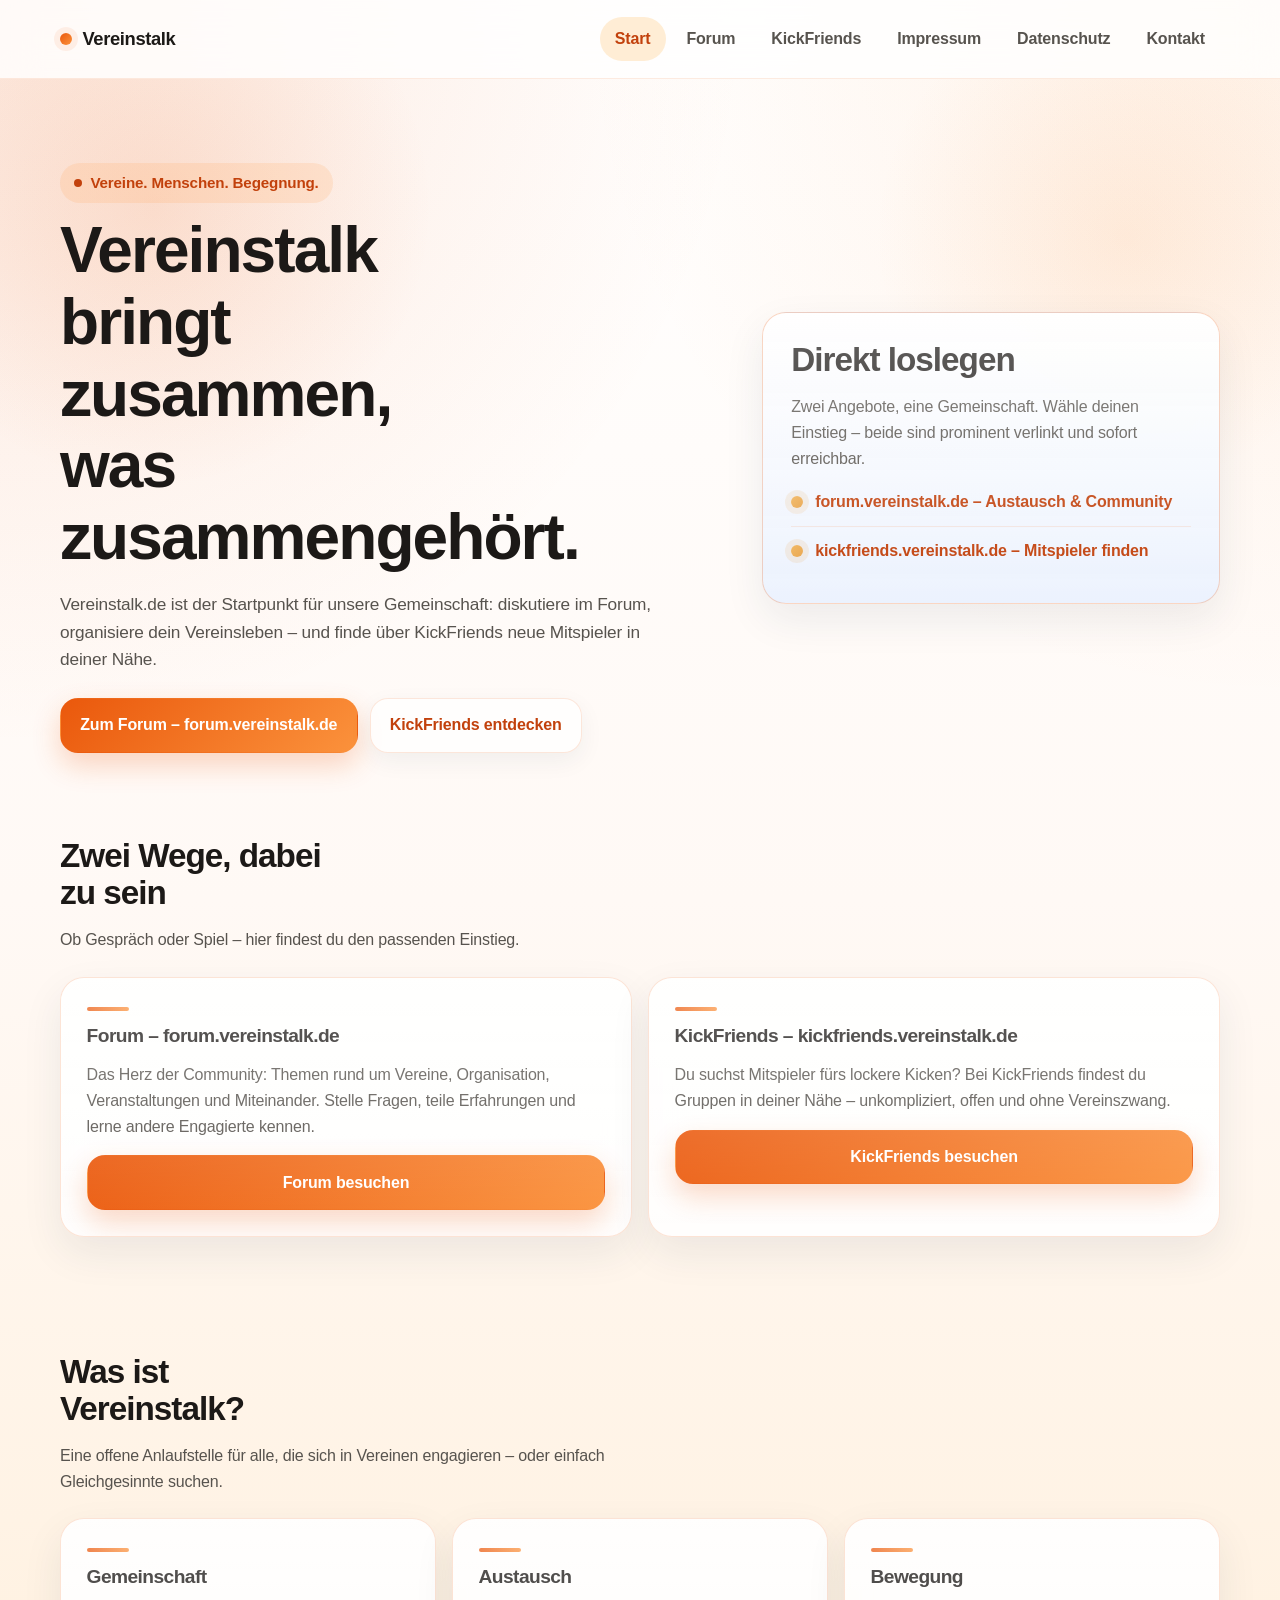
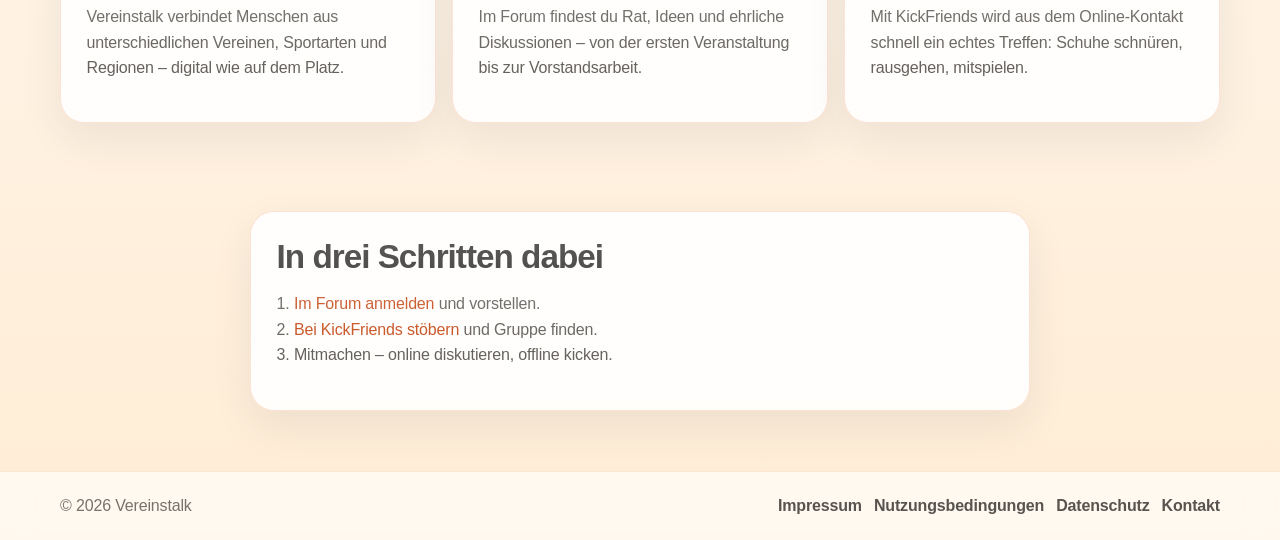
==== de.vereinstalk/docs/index.html @ c1dd90af "Flarum-Forum (de.vereinstalk.forum) als Docker-Setup mit Auto-Installation - webdevops/php-nginx:8.4" ====
<!doctype html>
<html lang="de">
<head>
  <meta charset="utf-8">
  <meta name="viewport" content="width=device-width, initial-scale=1">
  <meta name="description" content="Vereinstalk – Treffpunkt für Vereine und Gemeinschaft. Tausche dich im Forum aus und finde Mitspieler bei KickFriends.">
  <title>Vereinstalk – Vereine. Menschen. Begegnung.</title>
  <link rel="stylesheet" href="assets/style.css">
  <link rel="icon" type="image/svg+xml" href="assets/favicon.svg">
</head>
<body>
<header class="site-header">
  <div class="container header-inner">
    <a class="brand" href="index.html">Vereinstalk</a>
    <nav class="site-nav" aria-label="Hauptnavigation">
      <a href="index.html" aria-current="page">Start</a>
      <a href="https://forum.vereinstalk.de">Forum</a>
      <a href="https://kickfriends.vereinstalk.de">KickFriends</a>
      <a href="impressum.html">Impressum</a>
      <a href="privacy.html">Datenschutz</a>
      <a href="support.html">Kontakt</a>
    </nav>
  </div>
</header>

<main>
  <section class="hero">
    <div class="container hero-grid">
      <div>
        <p class="eyebrow">Vereine. Menschen. Begegnung.</p>
        <h1>Vereinstalk bringt zusammen, was zusammengehört.</h1>
        <p class="lead">
          Vereinstalk.de ist der Startpunkt für unsere Gemeinschaft:
          diskutiere im Forum, organisiere dein Vereinsleben –
          und finde über KickFriends neue Mitspieler in deiner Nähe.
        </p>
        <div class="button-row">
          <a class="button primary" href="https://forum.vereinstalk.de">Zum Forum – forum.vereinstalk.de</a>
          <a class="button secondary" href="https://kickfriends.vereinstalk.de">KickFriends entdecken</a>
        </div>
      </div>

      <aside class="card hero-card" aria-label="Unsere Angebote im Überblick">
        <h2>Direkt loslegen</h2>
        <p>
          Zwei Angebote, eine Gemeinschaft. Wähle deinen Einstieg –
          beide sind prominent verlinkt und sofort erreichbar.
        </p>
        <ul class="status-list">
          <li><span class="status-dot pending"></span> <a href="https://forum.vereinstalk.de">forum.vereinstalk.de – Austausch &amp; Community</a></li>
          <li><span class="status-dot pending"></span> <a href="https://kickfriends.vereinstalk.de">kickfriends.vereinstalk.de – Mitspieler finden</a></li>
        </ul>
      </aside>
    </div>
  </section>

  <section id="angebote" class="section alt-section">
    <div class="container">
      <div class="section-heading">
        <h2>Zwei Wege, dabei zu sein</h2>
        <p>
          Ob Gespräch oder Spiel – hier findest du den passenden Einstieg.
        </p>
      </div>
      <div class="card-grid two">
        <article class="card store-card">
          <h3>Forum – forum.vereinstalk.de</h3>
          <p>
            Das Herz der Community: Themen rund um Vereine, Organisation,
            Veranstaltungen und Miteinander. Stelle Fragen, teile Erfahrungen
            und lerne andere Engagierte kennen.
          </p>
          <a class="button primary full-width" href="https://forum.vereinstalk.de">Forum besuchen</a>
        </article>
        <article class="card store-card">
          <h3>KickFriends – kickfriends.vereinstalk.de</h3>
          <p>
            Du suchst Mitspieler fürs lockere Kicken? Bei KickFriends findest
            du Gruppen in deiner Nähe – unkompliziert, offen und ohne
            Vereinszwang.
          </p>
          <a class="button primary full-width" href="https://kickfriends.vereinstalk.de">KickFriends besuchen</a>
        </article>
      </div>
    </div>
  </section>

  <section class="section">
    <div class="container">
      <div class="section-heading">
        <h2>Was ist Vereinstalk?</h2>
        <p>
          Eine offene Anlaufstelle für alle, die sich in Vereinen engagieren –
          oder einfach Gleichgesinnte suchen.
        </p>
      </div>
      <div class="card-grid three">
        <article class="card">
          <h3>Gemeinschaft</h3>
          <p>
            Vereinstalk verbindet Menschen aus unterschiedlichen Vereinen,
            Sportarten und Regionen – digital wie auf dem Platz.
          </p>
        </article>
        <article class="card">
          <h3>Austausch</h3>
          <p>
            Im Forum findest du Rat, Ideen und ehrliche Diskussionen –
            von der ersten Veranstaltung bis zur Vorstandsarbeit.
          </p>
        </article>
        <article class="card">
          <h3>Bewegung</h3>
          <p>
            Mit KickFriends wird aus dem Online-Kontakt schnell ein echtes
            Treffen: Schuhe schnüren, rausgehen, mitspielen.
          </p>
        </article>
      </div>
    </div>
  </section>

  <section class="section">
    <div class="container narrow">
      <div class="card legal-card">
        <h2>In drei Schritten dabei</h2>
        <p>
          1. <a href="https://forum.vereinstalk.de">Im Forum anmelden</a> und vorstellen.<br>
          2. <a href="https://kickfriends.vereinstalk.de">Bei KickFriends stöbern</a> und Gruppe finden.<br>
          3. Mitmachen – online diskutieren, offline kicken.
        </p>
      </div>
    </div>
  </section>
</main>

<footer class="site-footer">
  <div class="container footer-inner">
    <p>© <span id="year"></span> Vereinstalk</p>
    <div class="footer-links">
      <a href="impressum.html">Impressum</a>
      <a href="terms.html">Nutzungsbedingungen</a>
      <a href="privacy.html">Datenschutz</a>
      <a href="support.html">Kontakt</a>
    </div>
  </div>
</footer>

<script src="assets/main.js"></script>
</body>
</html>
---- de.vereinstalk/docs/assets/style.css ----
:root {
  --color-primary: #ea580c;
  --color-primary-dark: #c2410c;
  --color-primary-soft: #ffedd5;
  --color-accent: #fb923c;
  --color-accent-dark: #c2410c;
  --color-accent-soft: #fff7ed;
  --color-bg: #fff9f5;
  --color-bg-strong: #ffedd5;
  --color-card: rgba(255, 255, 255, 0.88);
  --color-card-solid: #ffffff;
  --color-border: rgba(234, 88, 12, 0.16);
  --color-border-strong: rgba(234, 88, 12, 0.24);
  --color-text: #1c1917;
  --color-text-secondary: #57534e;
  --color-text-muted: #78716c;
  --color-text-on-primary: #ffffff;
  --color-danger: #d95c5c;
  --color-danger-soft: #fdeeee;
  --color-warning: #e8a34a;

  --space-xs: 4px;
  --space-sm: 8px;
  --space-md: 12px;
  --space-lg: 16px;
  --space-xl: 24px;
  --space-xxl: 32px;
  --space-xxxl: 56px;

  --radius-sm: 10px;
  --radius-md: 16px;
  --radius-lg: 24px;
  --radius-xl: 32px;
  --radius-pill: 999px;

  --shadow-card: 0 16px 40px rgba(24, 50, 74, 0.08);
  --shadow-soft: 0 8px 24px rgba(24, 50, 74, 0.06);
  --shadow-button: 0 12px 28px rgba(234, 88, 12, 0.24);

  --max-width: 1160px;
  --max-width-narrow: 780px;
}

* {
  box-sizing: border-box;
}

html {
  scroll-behavior: smooth;
}

body {
  margin: 0;
  font-family: -apple-system, BlinkMacSystemFont, "Segoe UI", Inter, Roboto, Helvetica, Arial, sans-serif;
  line-height: 1.6;
  letter-spacing: -0.01em;
  color: var(--color-text);
  background:
          radial-gradient(circle at top left, rgba(234, 88, 12, 0.14), transparent 30%),
          radial-gradient(circle at top right, rgba(251, 146, 60, 0.12), transparent 28%),
          linear-gradient(180deg, #ffffff 0%, var(--color-bg) 42%, #ffedd5 100%);
}

a {
  color: var(--color-primary-dark);
  text-decoration: none;
  transition: color 0.18s ease, opacity 0.18s ease, background 0.18s ease;
}

a:hover {
  text-decoration: none;
  color: var(--color-primary);
}

img {
  max-width: 100%;
  height: auto;
}

.container {
  width: min(calc(100% - 2rem), var(--max-width));
  margin: 0 auto;
}

.narrow {
  max-width: var(--max-width-narrow);
}

.site-header {
  position: sticky;
  top: 0;
  z-index: 100;
  background: rgba(255, 255, 255, 0.78);
  backdrop-filter: blur(18px);
  -webkit-backdrop-filter: blur(18px);
  border-bottom: 1px solid rgba(234, 88, 12, 0.12);
}

.header-inner {
  display: flex;
  align-items: center;
  justify-content: space-between;
  gap: var(--space-lg);
  min-height: 78px;
}

.brand {
  display: inline-flex;
  align-items: center;
  gap: 0.65rem;
  font-weight: 800;
  font-size: 1.15rem;
  letter-spacing: -0.02em;
  color: var(--color-text);
}

.brand::before {
  content: "";
  width: 12px;
  height: 12px;
  border-radius: 50%;
  background: linear-gradient(135deg, var(--color-primary) 0%, var(--color-accent) 100%);
  box-shadow: 0 0 0 6px rgba(234, 88, 12, 0.08);
}

.brand:hover {
  text-decoration: none;
  color: var(--color-text);
}

.site-nav {
  display: flex;
  flex-wrap: wrap;
  justify-content: flex-end;
  gap: 0.35rem;
}

.site-nav a {
  display: inline-flex;
  align-items: center;
  justify-content: center;
  min-height: 42px;
  padding: 0.55rem 0.95rem;
  border-radius: var(--radius-pill);
  color: var(--color-text-secondary);
  font-weight: 600;
}

.site-nav a[aria-current="page"] {
  background: var(--color-primary-soft);
  color: var(--color-primary-dark);
}

.site-nav a:hover {
  background: rgba(234, 88, 12, 0.08);
  color: var(--color-primary-dark);
}

.hero {
  position: relative;
  padding: 5.25rem 0 2.5rem;
}

.hero::before {
  content: "";
  position: absolute;
  inset: 0;
  background:
          radial-gradient(circle at 12% 18%, rgba(234, 88, 12, 0.12), transparent 22%),
          radial-gradient(circle at 88% 22%, rgba(251, 146, 60, 0.12), transparent 20%);
  pointer-events: none;
}

.hero-grid {
  position: relative;
  display: grid;
  grid-template-columns: minmax(0, 1.2fr) minmax(320px, 0.82fr);
  gap: var(--space-xxl);
  align-items: center;
}

.eyebrow {
  display: inline-flex;
  align-items: center;
  gap: 0.5rem;
  margin: 0 0 var(--space-md);
  padding: 0.5rem 0.9rem;
  border-radius: var(--radius-pill);
  background: rgba(251, 146, 60, 0.14);
  color: var(--color-accent-dark);
  font-weight: 800;
  font-size: 0.95rem;
}

.eyebrow::before {
  content: "";
  width: 8px;
  height: 8px;
  border-radius: 50%;
  background: currentColor;
}

h1,
h2,
h3 {
  line-height: 1.12;
  margin-top: 0;
  letter-spacing: -0.03em;
}

h1 {
  max-width: 12ch;
  font-size: clamp(2.6rem, 5vw, 4.5rem);
  margin-bottom: var(--space-lg);
}

h2 {
  font-size: clamp(1.55rem, 2.6vw, 2.25rem);
  margin-bottom: var(--space-md);
}

h3 {
  font-size: 1.2rem;
  margin-bottom: 0.65rem;
}

.lead,
.section-heading p,
.card p,
.legal-card p,
.notice,
label,
input,
textarea,
button {
  font-size: 1rem;
}

.lead {
  max-width: 62ch;
  font-size: 1.08rem;
}

.lead,
.section-heading p,
.card p,
.legal-card p {
  color: var(--color-text-secondary);
}

.section-heading {
  margin-bottom: var(--space-xl);
}

.section-heading h2 {
  max-width: 16ch;
  margin-bottom: 0.7rem;
}

.section-heading p {
  max-width: 64ch;
}

.button-row {
  display: flex;
  flex-wrap: wrap;
  gap: var(--space-md);
  margin-top: var(--space-xl);
}

.button {
  display: inline-flex;
  align-items: center;
  justify-content: center;
  min-height: 52px;
  padding: 0.85rem 1.2rem;
  border-radius: 18px;
  font-weight: 800;
  letter-spacing: -0.01em;
  border: 1px solid transparent;
  cursor: pointer;
  transition: transform 0.15s ease, box-shadow 0.2s ease, background 0.15s ease, border-color 0.15s ease;
}

.button:hover {
  transform: translateY(-2px);
}

.button.primary {
  background: linear-gradient(135deg, var(--color-primary) 0%, #fb923c 100%);
  color: var(--color-text-on-primary);
  box-shadow: var(--shadow-button);
}

.button.primary:hover {
  background: linear-gradient(135deg, var(--color-primary-dark) 0%, #9a3412 100%);
  color: var(--color-text-on-primary);
}

.button.secondary {
  background: rgba(255, 255, 255, 0.72);
  color: var(--color-primary-dark);
  border-color: rgba(234, 88, 12, 0.14);
  box-shadow: var(--shadow-soft);
}

.button.secondary:hover {
  border-color: rgba(234, 88, 12, 0.28);
}

.button.full-width {
  width: 100%;
}

.button[aria-disabled="true"] {
  opacity: 0.75;
  pointer-events: none;
}

.card {
  position: relative;
  overflow: hidden;
  background: var(--color-card);
  border: 1px solid var(--color-border);
  border-radius: var(--radius-lg);
  box-shadow: var(--shadow-card);
  backdrop-filter: blur(12px);
  -webkit-backdrop-filter: blur(12px);
  padding: clamp(1.15rem, 2vw, 1.6rem);
}

.card::after {
  content: "";
  position: absolute;
  inset: 0;
  background: linear-gradient(180deg, rgba(255,255,255,0.32) 0%, rgba(255,255,255,0) 100%);
  pointer-events: none;
}

.hero-card {
  padding: clamp(1.35rem, 2.2vw, 1.85rem);
  background:
          linear-gradient(180deg, rgba(255,255,255,0.94) 0%, rgba(234, 241, 255, 0.92) 100%),
          linear-gradient(135deg, rgba(234, 88, 12, 0.08) 0%, rgba(251, 146, 60, 0.06) 100%);
  border: 1px solid var(--color-border-strong);
}

.hero-card h2 {
  max-width: none;
}

.status-list {
  list-style: none;
  margin: var(--space-lg) 0 0;
  padding: 0;
}

.status-list li {
  display: flex;
  align-items: center;
  gap: 0.75rem;
  padding: 0.7rem 0;
  color: var(--color-text);
  font-weight: 600;
  border-top: 1px solid rgba(234, 88, 12, 0.12);
}

.status-list li:first-child {
  border-top: 0;
  padding-top: 0.1rem;
}

.status-dot {
  width: 12px;
  height: 12px;
  border-radius: 999px;
  flex: 0 0 12px;
}

.status-dot.pending {
  background: linear-gradient(135deg, #f1b45a 0%, var(--color-warning) 100%);
  box-shadow: 0 0 0 6px rgba(232, 163, 74, 0.14);
}

.section {
  padding: 2.75rem 0;
}

.alt-section {
  padding-bottom: 4.5rem;
}

.card-grid {
  display: grid;
  gap: var(--space-lg);
}

.card-grid.two {
  grid-template-columns: repeat(2, minmax(0, 1fr));
}

.card-grid.three {
  grid-template-columns: repeat(3, minmax(0, 1fr));
}

.card-grid .card {
  min-height: 100%;
}

.card-grid .card h3 {
  position: relative;
  padding-top: 0.2rem;
}

.card-grid .card h3::before {
  content: "";
  display: block;
  width: 42px;
  height: 4px;
  margin-bottom: 0.9rem;
  border-radius: var(--radius-pill);
  background: linear-gradient(90deg, var(--color-primary) 0%, var(--color-accent) 100%);
}

.store-card,
.form-card {
  height: 100%;
}

.legal-card {
  background: rgba(255, 255, 255, 0.9);
}

.legal-card h2 {
  margin-top: var(--space-xl);
}

.legal-card h2:first-child {
  margin-top: 0;
}

form {
  display: grid;
  gap: 0.7rem;
}

label {
  font-weight: 700;
  color: var(--color-text);
}

input,
textarea {
  width: 100%;
  padding: 0.95rem 1rem;
  border: 1px solid rgba(234, 88, 12, 0.2);
  border-radius: 16px;
  background: rgba(255, 255, 255, 0.96);
  color: var(--color-text);
  transition: border-color 0.16s ease, box-shadow 0.16s ease, background 0.16s ease;
}

input::placeholder,
textarea::placeholder {
  color: var(--color-text-muted);
}

input:focus,
textarea:focus {
  outline: none;
  border-color: rgba(234, 88, 12, 0.44);
  box-shadow: 0 0 0 4px rgba(234, 88, 12, 0.12);
  background: #fff;
}

.notice {
  padding: 1rem 1.1rem;
  border-radius: 18px;
  border: 1px solid transparent;
}

.notice.warning {
  background: rgba(242, 153, 74, 0.1);
  border-color: rgba(242, 153, 74, 0.22);
  color: var(--color-text);
}

.notice.info {
  background: rgba(234, 88, 12, 0.08);
  border-color: rgba(234, 88, 12, 0.18);
  color: var(--color-text);
}

.top-gap {
  margin-top: var(--space-xl);
}

.site-footer {
  margin-top: 1rem;
  border-top: 1px solid rgba(234, 88, 12, 0.12);
  background: rgba(255, 255, 255, 0.62);
  backdrop-filter: blur(14px);
  -webkit-backdrop-filter: blur(14px);
}

.footer-inner {
  display: flex;
  align-items: center;
  justify-content: space-between;
  gap: var(--space-lg);
  padding: 1.35rem 0;
}

.footer-inner p {
  margin: 0;
  color: var(--color-text-muted);
}

.footer-links {
  display: flex;
  flex-wrap: wrap;
  gap: var(--space-md);
}

.footer-links a {
  color: var(--color-text-secondary);
  font-weight: 600;
}

.footer-links a:hover {
  color: var(--color-primary-dark);
}

@media (max-width: 980px) {
  .hero {
    padding-top: 4.25rem;
  }

  .hero-grid,
  .card-grid.three {
    grid-template-columns: 1fr;
  }

  h1,
  .section-heading h2 {
    max-width: none;
  }
}

@media (max-width: 900px) {
  .card-grid.two {
    grid-template-columns: 1fr;
  }
}

@media (max-width: 720px) {
  .header-inner,
  .footer-inner {
    flex-direction: column;
    align-items: flex-start;
  }

  .site-nav {
    width: 100%;
    justify-content: flex-start;
  }

  .site-nav a {
    padding-inline: 0.8rem;
  }

  .hero {
    padding-top: 2.5rem;
  }

  .section {
    padding: 2.15rem 0;
  }

  .container {
    width: min(calc(100% - 1.25rem), var(--max-width));
  }

  .button,
  .site-nav a {
    width: auto;
  }
}

.iframe-wrapper {
  width: 100%;
  margin-top: 12px;
}

.iframe-wrapper iframe {
  width: 100%;
  height: 900px; /* ggf. auf 1000–1200px erhöhen */
  border: none;
  border-radius: var(--radius-md);
  background: #fff;
}
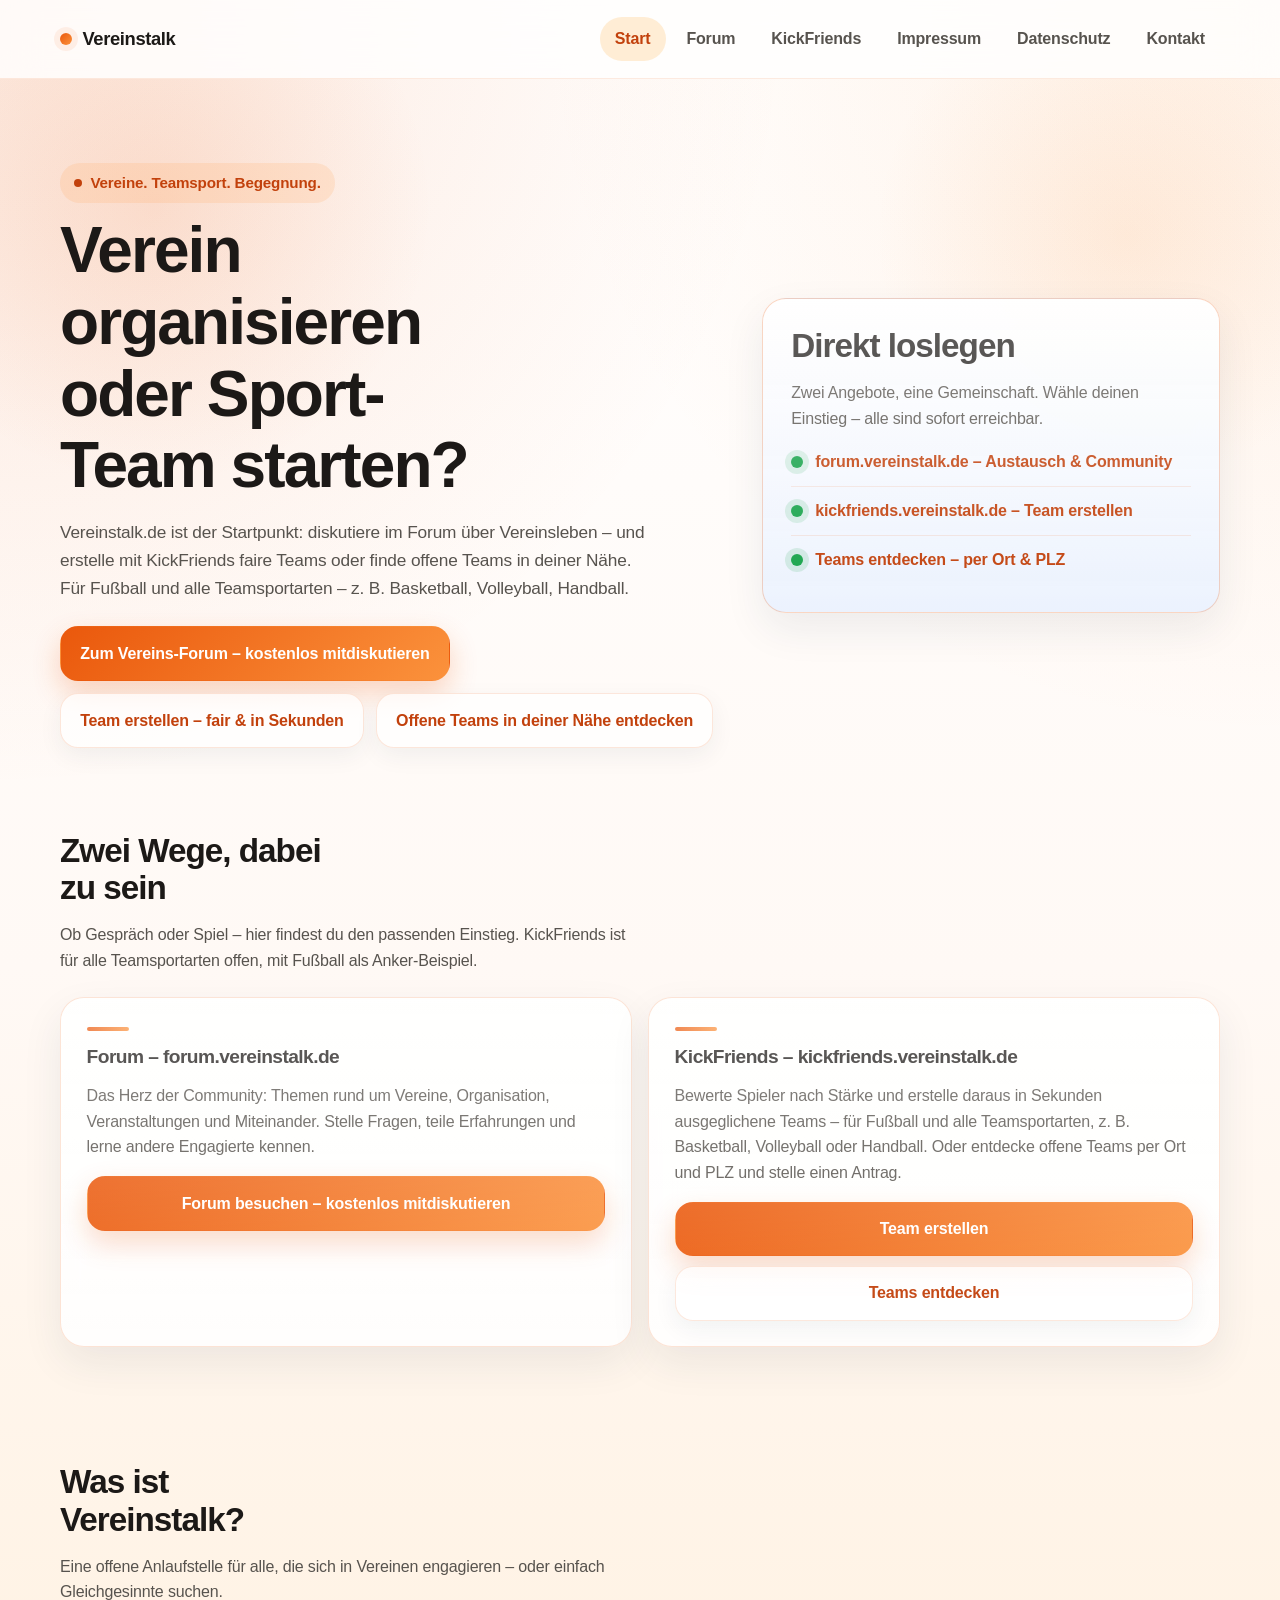
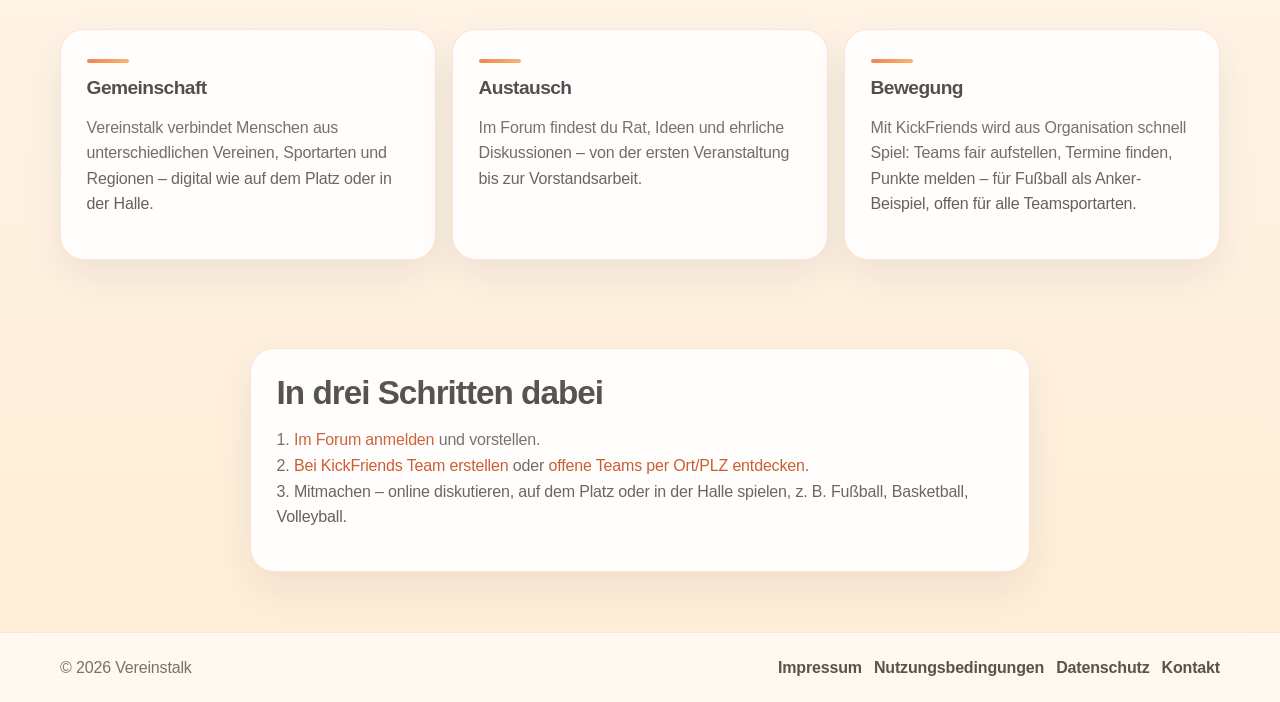
==== commit aee347bb: "Site: Landingpage sportartenoffen mit Fußball-Anker, Deep-Links mit UTM für Forum/KickFriends" ====
--- a/de.vereinstalk/docs/index.html
+++ b/de.vereinstalk/docs/index.html
@@ -3,8 +3,27 @@
 <head>
   <meta charset="utf-8">
   <meta name="viewport" content="width=device-width, initial-scale=1">
-  <meta name="description" content="Vereinstalk – Treffpunkt für Vereine und Gemeinschaft. Tausche dich im Forum aus und finde Mitspieler bei KickFriends.">
+  <meta name="description" content="Vereinstalk – Treffpunkt für Vereine und Teamsport. Tausche dich im Forum aus und erstelle mit KickFriends faire Teams – für Fußball und alle Teamsportarten.">
   <title>Vereinstalk – Vereine. Menschen. Begegnung.</title>
+  <link rel="canonical" href="https://vereinstalk.de/">
+  <meta name="theme-color" content="#ea580c">
+  <meta property="og:type" content="website">
+  <meta property="og:locale" content="de_DE">
+  <meta property="og:site_name" content="Vereinstalk">
+  <meta property="og:title" content="Vereinstalk – Vereine. Menschen. Begegnung.">
+  <meta property="og:description" content="Vereinstalk bringt zusammen, was zusammengehört: Diskutiere im Forum über Vereinsleben – und erstelle mit KickFriends faire Teams oder finde offene Teams in deiner Nähe. Für Fußball und alle Teamsportarten.">
+  <meta property="og:url" content="https://vereinstalk.de/">
+  <meta property="og:image" content="https://vereinstalk.de/assets/og-image.jpg">
+  <meta property="og:image:secure_url" content="https://vereinstalk.de/assets/og-image.jpg">
+  <meta property="og:image:type" content="image/jpeg">
+  <meta property="og:image:width" content="1200">
+  <meta property="og:image:height" content="627">
+  <meta property="og:image:alt" content="Vereinstalk – Vereine. Menschen. Begegnung.">
+  <meta name="twitter:card" content="summary_large_image">
+  <meta name="twitter:title" content="Vereinstalk – Vereine. Menschen. Begegnung.">
+  <meta name="twitter:description" content="Vereinstalk bringt zusammen, was zusammengehört: Diskutiere im Forum über Vereinsleben – und erstelle mit KickFriends faire Teams oder finde offene Teams in deiner Nähe. Für Fußball und alle Teamsportarten.">
+  <meta name="twitter:image" content="https://vereinstalk.de/assets/og-image.jpg">
+  <meta name="twitter:image:alt" content="Vereinstalk – Vereine. Menschen. Begegnung.">
   <link rel="stylesheet" href="assets/style.css">
   <link rel="icon" type="image/svg+xml" href="assets/favicon.svg">
 </head>
@@ -27,16 +46,19 @@
   <section class="hero">
     <div class="container hero-grid">
       <div>
-        <p class="eyebrow">Vereine. Menschen. Begegnung.</p>
-        <h1>Vereinstalk bringt zusammen, was zusammengehört.</h1>
+        <p class="eyebrow">Vereine. Teamsport. Begegnung.</p>
+        <h1>Verein organisieren oder Sport-Team starten?</h1>
         <p class="lead">
-          Vereinstalk.de ist der Startpunkt für unsere Gemeinschaft:
-          diskutiere im Forum, organisiere dein Vereinsleben –
-          und finde über KickFriends neue Mitspieler in deiner Nähe.
+          Vereinstalk.de ist der Startpunkt:
+          diskutiere im Forum über Vereinsleben –
+          und erstelle mit KickFriends faire Teams oder finde offene
+          Teams in deiner Nähe. Für Fußball und alle Teamsportarten –
+          z.&nbsp;B. Basketball, Volleyball, Handball.
         </p>
         <div class="button-row">
-          <a class="button primary" href="https://forum.vereinstalk.de">Zum Forum – forum.vereinstalk.de</a>
-          <a class="button secondary" href="https://kickfriends.vereinstalk.de">KickFriends entdecken</a>
+          <a class="button primary" href="https://forum.vereinstalk.de/t/vereinsleben?utm_source=vereinstalk-de&utm_medium=hero&utm_campaign=forum">Zum Vereins-Forum – kostenlos mitdiskutieren</a>
+          <a class="button secondary" href="https://kickfriends.vereinstalk.de/register?utm_source=vereinstalk-de&utm_medium=hero&utm_campaign=kickfriends-create">Team erstellen – fair &amp; in Sekunden</a>
+          <a class="button secondary" href="https://kickfriends.vereinstalk.de/entdecken?utm_source=vereinstalk-de&utm_medium=hero&utm_campaign=kickfriends-discover">Offene Teams in deiner Nähe entdecken</a>
         </div>
       </div>
 
@@ -44,11 +66,12 @@
         <h2>Direkt loslegen</h2>
         <p>
           Zwei Angebote, eine Gemeinschaft. Wähle deinen Einstieg –
-          beide sind prominent verlinkt und sofort erreichbar.
+          alle sind sofort erreichbar.
         </p>
         <ul class="status-list">
-          <li><span class="status-dot pending"></span> <a href="https://forum.vereinstalk.de">forum.vereinstalk.de – Austausch &amp; Community</a></li>
-          <li><span class="status-dot pending"></span> <a href="https://kickfriends.vereinstalk.de">kickfriends.vereinstalk.de – Mitspieler finden</a></li>
+          <li><span class="status-dot" style="background:#16a34a;box-shadow:0 0 0 6px rgba(22,163,74,.14)" aria-hidden="true"></span> <a href="https://forum.vereinstalk.de/t/vereinsleben?utm_source=vereinstalk-de&utm_medium=hero-card&utm_campaign=forum">forum.vereinstalk.de – Austausch &amp; Community</a></li>
+          <li><span class="status-dot" style="background:#16a34a;box-shadow:0 0 0 6px rgba(22,163,74,.14)" aria-hidden="true"></span> <a href="https://kickfriends.vereinstalk.de/register?utm_source=vereinstalk-de&utm_medium=hero-card&utm_campaign=kickfriends-create">kickfriends.vereinstalk.de – Team erstellen</a></li>
+          <li><span class="status-dot" style="background:#16a34a;box-shadow:0 0 0 6px rgba(22,163,74,.14)" aria-hidden="true"></span> <a href="https://kickfriends.vereinstalk.de/entdecken?utm_source=vereinstalk-de&utm_medium=hero-card&utm_campaign=kickfriends-discover">Teams entdecken – per Ort &amp; PLZ</a></li>
         </ul>
       </aside>
     </div>
@@ -60,6 +83,7 @@
         <h2>Zwei Wege, dabei zu sein</h2>
         <p>
           Ob Gespräch oder Spiel – hier findest du den passenden Einstieg.
+          KickFriends ist für alle Teamsportarten offen, mit Fußball als Anker-Beispiel.
         </p>
       </div>
       <div class="card-grid two">
@@ -70,16 +94,20 @@
             Veranstaltungen und Miteinander. Stelle Fragen, teile Erfahrungen
             und lerne andere Engagierte kennen.
           </p>
-          <a class="button primary full-width" href="https://forum.vereinstalk.de">Forum besuchen</a>
+          <a class="button primary full-width" href="https://forum.vereinstalk.de/t/vereinsleben?utm_source=vereinstalk-de&utm_medium=angebote&utm_campaign=forum">Forum besuchen – kostenlos mitdiskutieren</a>
         </article>
         <article class="card store-card">
           <h3>KickFriends – kickfriends.vereinstalk.de</h3>
           <p>
-            Du suchst Mitspieler fürs lockere Kicken? Bei KickFriends findest
-            du Gruppen in deiner Nähe – unkompliziert, offen und ohne
-            Vereinszwang.
+            Bewerte Spieler nach Stärke und erstelle daraus in Sekunden
+            ausgeglichene Teams – für Fußball und alle Teamsportarten,
+            z.&nbsp;B. Basketball, Volleyball oder Handball. Oder entdecke
+            offene Teams per Ort und PLZ und stelle einen Antrag.
           </p>
-          <a class="button primary full-width" href="https://kickfriends.vereinstalk.de">KickFriends besuchen</a>
+          <a class="button primary full-width" href="https://kickfriends.vereinstalk.de/register?utm_source=vereinstalk-de&utm_medium=angebote&utm_campaign=kickfriends-create">Team erstellen</a>
+          <p style="margin:.6rem 0 0">
+            <a class="button secondary full-width" href="https://kickfriends.vereinstalk.de/entdecken?utm_source=vereinstalk-de&utm_medium=angebote&utm_campaign=kickfriends-discover">Teams entdecken</a>
+          </p>
         </article>
       </div>
     </div>
@@ -99,7 +127,7 @@
           <h3>Gemeinschaft</h3>
           <p>
             Vereinstalk verbindet Menschen aus unterschiedlichen Vereinen,
-            Sportarten und Regionen – digital wie auf dem Platz.
+            Sportarten und Regionen – digital wie auf dem Platz oder in der Halle.
           </p>
         </article>
         <article class="card">
@@ -112,8 +140,9 @@
         <article class="card">
           <h3>Bewegung</h3>
           <p>
-            Mit KickFriends wird aus dem Online-Kontakt schnell ein echtes
-            Treffen: Schuhe schnüren, rausgehen, mitspielen.
+            Mit KickFriends wird aus Organisation schnell Spiel: Teams fair
+            aufstellen, Termine finden, Punkte melden – für Fußball als
+            Anker-Beispiel, offen für alle Teamsportarten.
           </p>
         </article>
       </div>
@@ -125,9 +154,9 @@
       <div class="card legal-card">
         <h2>In drei Schritten dabei</h2>
         <p>
-          1. <a href="https://forum.vereinstalk.de">Im Forum anmelden</a> und vorstellen.<br>
-          2. <a href="https://kickfriends.vereinstalk.de">Bei KickFriends stöbern</a> und Gruppe finden.<br>
-          3. Mitmachen – online diskutieren, offline kicken.
+          1. <a href="https://forum.vereinstalk.de/t/vereinsleben?utm_source=vereinstalk-de&utm_medium=howto&utm_campaign=forum">Im Forum anmelden</a> und vorstellen.<br>
+          2. <a href="https://kickfriends.vereinstalk.de/register?utm_source=vereinstalk-de&utm_medium=howto&utm_campaign=kickfriends-create">Bei KickFriends Team erstellen</a> oder <a href="https://kickfriends.vereinstalk.de/entdecken?utm_source=vereinstalk-de&utm_medium=howto&utm_campaign=kickfriends-discover">offene Teams per Ort/PLZ entdecken</a>.<br>
+          3. Mitmachen – online diskutieren, auf dem Platz oder in der Halle spielen, z.&nbsp;B. Fußball, Basketball, Volleyball.
         </p>
       </div>
     </div>
